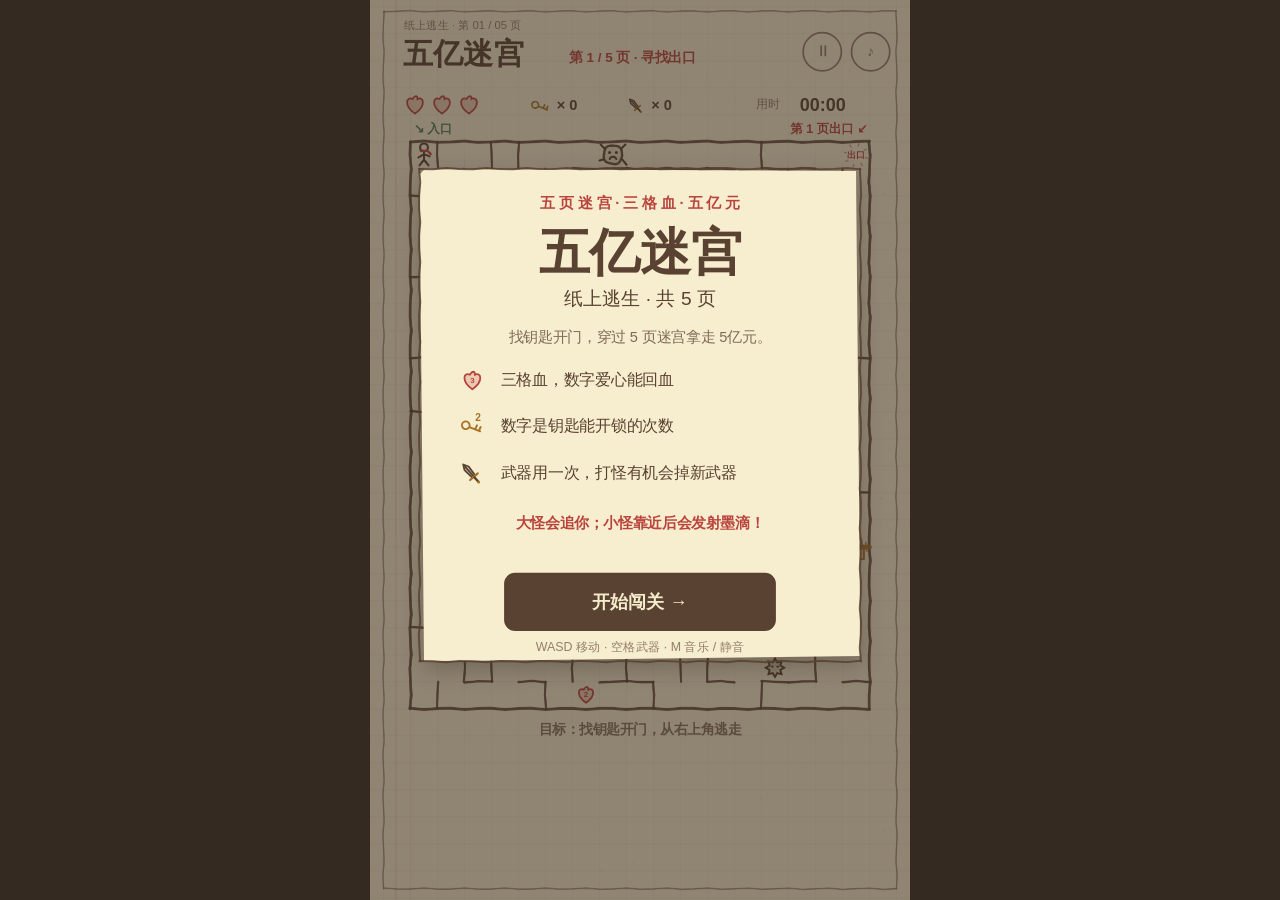
==== maze.html @ 8650e9ef "Add five-page maze with drops and BGM" ====
<!DOCTYPE html>
<html lang="zh-CN">
<head>
<meta charset="UTF-8">
<meta name="viewport" content="width=device-width,initial-scale=1,maximum-scale=1,user-scalable=no,viewport-fit=cover">
<meta name="theme-color" content="#342a22">
<title>五亿迷宫 · 纸上逃生</title>
<style>
  * { box-sizing: border-box; margin: 0; padding: 0; }
  html, body {
    width: 100%; height: 100%; overflow: hidden;
    background: #342a22;
    -webkit-tap-highlight-color: transparent;
    -webkit-user-select: none; user-select: none;
    touch-action: none; overscroll-behavior: none;
  }
  canvas { display: block; width: 100vw; height: 100vh; cursor: default; }
  .sr-only {
    position: absolute; width: 1px; height: 1px; padding: 0; margin: -1px;
    overflow: hidden; clip: rect(0, 0, 0, 0); white-space: nowrap; border: 0;
  }
</style>
</head>
<body>
<canvas id="game" role="img" aria-label="五亿迷宫：五页手绘迷宫，三格血，寻找数字钥匙开门，用一次性武器打败怪物并随机拾取掉落武器，最终取得五亿元。"></canvas>
<p class="sr-only">方向键或 WASD 移动，空格使用武器，P 暂停，R 重开本页，M 切换音乐与音效。触屏可使用方向和武器按钮。</p>
<noscript>需要启用 JavaScript 才能进入五亿迷宫。</noscript>
<script>
/* ==========================================================================
   五亿迷宫 · 纸上逃生
   单文件 Canvas 迷宫游戏 — 固定地图、无外部依赖、无持久化存储
   ========================================================================== */
(function () {
'use strict';

/* ------------------------------ 常量与工具 ------------------------------ */
const W = 480, H = 800;
const COLS = 17, ROWS = 21, CELL = 24;
const MX = 36, MY = 126, MW = COLS * CELL, MH = ROWS * CELL;
const MAX_HP = 3, PLAYER_SPEED = 104, STEP = 1 / 60;
const TAU = Math.PI * 2;
const FONT = '"Kaiti SC","STKaiti","KaiTi","PingFang SC","Microsoft YaHei",sans-serif';
const UI_FONT = '"PingFang SC","Microsoft YaHei",sans-serif';
const INK = '#594231', RED = '#b9443d', GREEN = '#527b55', GOLD = '#a77427';
const TOUCH = (window.matchMedia && window.matchMedia('(pointer: coarse)').matches) || navigator.maxTouchPoints > 0;

const clamp = (v, a, b) => v < a ? a : v > b ? b : v;
const lerp = (a, b, t) => a + (b - a) * t;
const idx = (x, y) => y * COLS + x;
const inBounds = (x, y) => x >= 0 && y >= 0 && x < COLS && y < ROWS;
const cellName = c => c.x + ',' + c.y;
const sameCell = (a, b) => a.x === b.x && a.y === b.y;
const cellCenter = c => ({ x: MX + (c.x + 0.5) * CELL, y: MY + (c.y + 0.5) * CELL });
const distance = (a, b) => Math.hypot(a.x - b.x, a.y - b.y);
const pointInRect = (p, r) => p.x >= r.x && p.x <= r.x + r.w && p.y >= r.y && p.y <= r.y + r.h;

function mulberry32(seed) {
  return function () {
    let t = seed += 0x6D2B79F5;
    t = Math.imul(t ^ t >>> 15, t | 1);
    t ^= t + Math.imul(t ^ t >>> 7, t | 61);
    return ((t ^ t >>> 14) >>> 0) / 4294967296;
  };
}

function shuffled(array, rng) {
  for (let i = array.length - 1; i > 0; i--) {
    const j = Math.floor(rng() * (i + 1));
    [array[i], array[j]] = [array[j], array[i]];
  }
  return array;
}

/* ------------------------------ 画布与视口 ------------------------------ */
const canvas = document.getElementById('game');
const ctx = canvas.getContext('2d', { alpha: false });
const view = { s: 1, ox: 0, oy: 0, dpr: 1 };

function resize() {
  const cw = Math.max(1, window.innerWidth), ch = Math.max(1, window.innerHeight);
  const dpr = Math.min(window.devicePixelRatio || 1, 2);
  canvas.width = Math.floor(cw * dpr);
  canvas.height = Math.floor(ch * dpr);
  canvas.style.width = cw + 'px';
  canvas.style.height = ch + 'px';
  view.s = Math.min(cw / W, ch / H) * dpr;
  view.ox = (canvas.width - W * view.s) / 2;
  view.oy = (canvas.height - H * view.s) / 2;
  view.dpr = dpr;
}

function toWorld(clientX, clientY) {
  const r = canvas.getBoundingClientRect();
  return {
    x: ((clientX - r.left) * view.dpr - view.ox) / view.s,
    y: ((clientY - r.top) * view.dpr - view.oy) / view.s
  };
}

/* ------------------------------ 迷宫生成与寻路 ------------------------------ */
function wallKey(a, b) {
  if (a.x !== b.x) return 'V:' + Math.min(a.x, b.x) + ',' + a.y;
  return 'H:' + a.x + ',' + Math.min(a.y, b.y);
}

function generateMaze(seed) {
  const rng = mulberry32(seed);
  const vWalls = new Set(), hWalls = new Set();
  for (let y = 0; y < ROWS; y++) {
    for (let x = 0; x < COLS - 1; x++) vWalls.add('V:' + x + ',' + y);
  }
  for (let y = 0; y < ROWS - 1; y++) {
    for (let x = 0; x < COLS; x++) hWalls.add('H:' + x + ',' + y);
  }

  const visited = new Set(['0,0']);
  const stack = [{ x: 0, y: 0 }];
  const maze = { vWalls, hWalls };
  while (stack.length) {
    const cur = stack[stack.length - 1];
    const options = shuffled([
      { x: cur.x + 1, y: cur.y }, { x: cur.x - 1, y: cur.y },
      { x: cur.x, y: cur.y + 1 }, { x: cur.x, y: cur.y - 1 }
    ], rng).filter(c => inBounds(c.x, c.y) && !visited.has(cellName(c)));
    if (!options.length) { stack.pop(); continue; }
    const next = options[0];
    const key = wallKey(cur, next);
    vWalls.delete(key); hWalls.delete(key);
    visited.add(cellName(next));
    stack.push(next);
  }
  return maze;
}

function neighborCells(c, maze, doors) {
  const result = [];
  const candidates = [
    { x: c.x + 1, y: c.y }, { x: c.x - 1, y: c.y },
    { x: c.x, y: c.y + 1 }, { x: c.x, y: c.y - 1 }
  ];
  for (const n of candidates) {
    if (!inBounds(n.x, n.y)) continue;
    const key = wallKey(c, n);
    if (maze.vWalls.has(key) || maze.hWalls.has(key)) continue;
    const door = doors && doors.get(key);
    if (door && !door.open) continue;
    result.push(n);
  }
  return result;
}

function findPath(maze, start, goal, doors) {
  const total = COLS * ROWS;
  const previous = new Int32Array(total);
  previous.fill(-1);
  const queue = new Int32Array(total);
  let head = 0, tail = 0;
  const startI = idx(start.x, start.y), goalI = idx(goal.x, goal.y);
  queue[tail++] = startI;
  previous[startI] = startI;
  while (head < tail) {
    const curI = queue[head++];
    if (curI === goalI) break;
    const cur = { x: curI % COLS, y: Math.floor(curI / COLS) };
    for (const n of neighborCells(cur, maze, doors)) {
      const ni = idx(n.x, n.y);
      if (previous[ni] !== -1) continue;
      previous[ni] = curI;
      queue[tail++] = ni;
    }
  }
  if (previous[goalI] === -1) return null;
  const path = [];
  let cur = goalI;
  while (cur !== startI) {
    path.push({ x: cur % COLS, y: Math.floor(cur / COLS) });
    cur = previous[cur];
  }
  path.push({ x: start.x, y: start.y });
  return path.reverse();
}

function distanceMap(maze, start) {
  const dist = new Int32Array(COLS * ROWS);
  dist.fill(-1);
  const queue = [{ x: start.x, y: start.y }];
  dist[idx(start.x, start.y)] = 0;
  for (let head = 0; head < queue.length; head++) {
    const cur = queue[head], nextD = dist[idx(cur.x, cur.y)] + 1;
    for (const n of neighborCells(cur, maze, null)) {
      const ni = idx(n.x, n.y);
      if (dist[ni] !== -1) continue;
      dist[ni] = nextD;
      queue.push(n);
    }
  }
  return dist;
}

const START = { x: 0, y: 0 }, GOAL = { x: COLS - 1, y: 0 };
const WEAPON_TYPES = ['弹弓', '剑', '小锤', '纸飞机'];
const PAGES = [
  { seed: 500000000, big: 2, small: 5, doors: [0.56, 0.80], transpose: 0, beat: 0.27 },
  { seed: 501000031, big: 2, small: 6, doors: [0.52, 0.79], transpose: 2, beat: 0.26 },
  { seed: 502000062, big: 3, small: 6, doors: [0.48, 0.68, 0.86], transpose: 4, beat: 0.25 },
  { seed: 503000093, big: 3, small: 7, doors: [0.46, 0.67, 0.85], transpose: -2, beat: 0.24 },
  { seed: 504000124, big: 4, small: 8, doors: [0.44, 0.66, 0.85], transpose: 5, beat: 0.23 }
];
const PAGE_COUNT = PAGES.length;
let level = null;

function buildLevel(pageIndex) {
  const config = PAGES[pageIndex];
  let chosen = null;
  for (let attempt = 0; attempt < 120; attempt++) {
    const maze = generateMaze(config.seed + attempt * 7919);
    const path = findPath(maze, START, GOAL, null);
    if (!chosen || path.length > chosen.path.length) chosen = { maze, path };
    if (path.length >= 72 && path.length <= 180) { chosen = { maze, path }; break; }
  }

  const maze = chosen.maze, path = chosen.path;
  const pathSet = new Set(path.map(cellName));
  const dist = distanceMap(maze, START);
  let maxDist = 0;
  for (const d of dist) maxDist = Math.max(maxDist, d);
  const occupied = new Set([cellName(START), cellName(GOAL)]);
  const rng = mulberry32(config.seed + 7);

  function takeCell(cell) {
    if (!cell || occupied.has(cellName(cell))) return null;
    occupied.add(cellName(cell));
    return { x: cell.x, y: cell.y };
  }

  function mainCell(fraction) {
    const wanted = Math.round((path.length - 1) * fraction);
    for (let offset = 0; offset < path.length; offset++) {
      const a = path[clamp(wanted + offset, 0, path.length - 1)];
      const b = path[clamp(wanted - offset, 0, path.length - 1)];
      const picked = takeCell(a) || takeCell(b);
      if (picked) return picked;
    }
    return null;
  }

  function branchCell(fraction) {
    const target = maxDist * fraction;
    let best = null, bestScore = Infinity;
    for (let y = 0; y < ROWS; y++) {
      for (let x = 0; x < COLS; x++) {
        const c = { x, y }, name = cellName(c), d = dist[idx(x, y)];
        if (pathSet.has(name) || occupied.has(name) || d < 5) continue;
        const score = Math.abs(d - target) + rng() * 0.35;
        if (score < bestScore) { bestScore = score; best = c; }
      }
    }
    return takeCell(best);
  }

  function doorOnPath(fraction) {
    const i = clamp(Math.round((path.length - 1) * fraction), 1, path.length - 1);
    const a = path[i - 1], b = path[i];
    const ac = cellCenter(a), bc = cellCenter(b);
    return {
      a: { x: a.x, y: a.y }, b: { x: b.x, y: b.y }, wall: wallKey(a, b),
      x: (ac.x + bc.x) / 2, y: (ac.y + bc.y) / 2,
      vertical: a.x !== b.x, pathIndex: i
    };
  }

  const items = [], monsters = [], doors = config.doors.map(doorOnPath);
  const keyIndex = Math.round((path.length - 1) * 0.20);
  const keyCell = mainCell(0.20);
  const addItem = (kind, cell, value, variant) => {
    const p = cellCenter(cell);
    items.push({ kind, value: value || 1, variant: variant || '', cell, x: p.x, y: p.y, phase: rng() * TAU });
  };

  addItem('key', keyCell, doors.length, 'key');
  addItem('weapon', mainCell(0.08), 1, '弹弓');
  addItem('heart', mainCell(0.32), 1, 'heart');
  addItem('weapon', mainCell(0.42), 1, '剑');
  addItem('heart', branchCell(0.44), 2, 'heart');
  addItem('weapon', branchCell(0.58), 1, '小锤');
  addItem('heart', branchCell(0.82), 1, 'heart');
  addItem('weapon', mainCell(0.69), 1, '纸飞机');
  if (config.big >= 3) addItem('weapon', mainCell(0.54), 1, '剑');
  if (config.big >= 4) addItem('heart', branchCell(0.30), 1, 'heart');

  function addMonster(kind, cell, order) {
    const p = cellCenter(cell);
    monsters.push({
      kind, cell, x: p.x, y: p.y, homeX: p.x, homeY: p.y,
      r: kind === 'big' ? 8.2 : 7.2, phase: rng() * TAU,
      speed: 47 + order * 2, cooldown: 0.5 + rng(), windup: 0,
      aimX: 0, aimY: 1, repath: rng() * 0.25, path: [], stun: 0
    });
  }
  const bigSpots = [
    { f: 0.62 }, { f: 0.91 }, { f: 0.76, branch: true }, { f: 0.84 }
  ];
  const smallSpots = [
    { f: 0.28 }, { f: 0.48 }, { f: 0.72 }, { f: 0.64, branch: true },
    { f: 0.92, branch: true }, { f: 0.36 }, { f: 0.38, branch: true }, { f: 0.84 }
  ];
  for (let i = 0; i < config.big; i++) {
    const spot = bigSpots[i];
    addMonster('big', spot.branch ? branchCell(spot.f) : mainCell(spot.f), i);
  }
  for (let i = 0; i < config.small; i++) {
    const spot = smallSpots[i];
    addMonster('small', spot.branch ? branchCell(spot.f) : mainCell(spot.f), i);
  }

  level = {
    maze, path, items, monsters, doors, config, page: pageIndex,
    report: {
      connected: Array.from(dist).every(d => d >= 0),
      mainPathLength: path.length,
      keyPathIndex: keyIndex,
      doorPathIndices: doors.map(d => d.pathIndex),
      keyBeforeDoors: doors.every(d => keyIndex < d.pathIndex),
      keyUses: doors.length,
      bigMonsters: config.big,
      smallMonsters: config.small,
      totalCells: COLS * ROWS
    }
  };
  if (!level.report.connected || !level.report.keyBeforeDoors) {
    throw new Error('迷宫关卡校验失败');
  }
}

/* ------------------------------ 全局状态 ------------------------------ */
const game = {
  state: 'title', clock: 0, stateT: 0, elapsed: 0, totalElapsed: 0,
  page: 0, kills: 0, muted: false, redFlash: 0, shake: 0,
  message: '', messageT: 0, doorHintCd: 0, winTime: 0
};
let player = null, doors = new Map(), items = [], monsters = [], projectiles = [];
const particles = [], floaters = [], keys = new Set(), touchControls = new Map();
let debugDir = null;

function resetRun() {
  doors = new Map();
  for (const d of level.doors) doors.set(d.wall, Object.assign({}, d, { open: false, glow: 0 }));
  items = level.items.map(item => Object.assign({}, item, { taken: false }));
  monsters = level.monsters.map(monster => Object.assign({}, monster, {
    alive: true, path: [], windup: 0, cooldown: 0.45 + monster.phase * 0.12,
    stun: 0, x: monster.homeX, y: monster.homeY
  }));
  const start = cellCenter(START);
  player = {
    x: start.x, y: start.y, r: 5.8, hp: MAX_HP, keys: 0,
    weapons: 0, weaponNames: [], invuln: 0, facing: 1, walk: 0, moving: false
  };
  projectiles = [];
  particles.length = 0; floaters.length = 0;
  keys.clear(); touchControls.clear(); debugDir = null;
  game.elapsed = 0; game.kills = 0; game.redFlash = 0; game.shake = 0;
  game.message = ''; game.messageT = 0; game.doorHintCd = 0; game.winTime = 0;
  music.nextTime = 0; music.step = 0;
}

function setState(state) {
  game.state = state;
  game.stateT = 0;
}

function startGame() {
  ensureAudio();
  game.page = 0;
  game.totalElapsed = 0;
  buildLevel(0);
  resetRun();
  buildStaticLayer();
  setState('playing');
  toast('第 1 / ' + PAGE_COUNT + ' 页：先找钥匙，再去出口！', 2.5);
  sfxStart();
}

function retryPage() {
  ensureAudio();
  resetRun();
  setState('playing');
  toast('重新开始第 ' + (game.page + 1) + ' 页', 1.8);
  sfxStart();
}

function nextPage() {
  if (game.page >= PAGE_COUNT - 1) { startGame(); return; }
  ensureAudio();
  game.page++;
  buildLevel(game.page);
  resetRun();
  buildStaticLayer();
  setState('playing');
  toast('第 ' + (game.page + 1) + ' / ' + PAGE_COUNT + ' 页：生命与补给已刷新', 2.6);
  sfxStart();
}

function handleEndAction() {
  if (game.state === 'over') retryPage();
  else if (game.state === 'win') nextPage();
}

function togglePause() {
  if (game.state === 'playing') setState('paused');
  else if (game.state === 'paused') setState('playing');
  keys.clear(); touchControls.clear(); debugDir = null;
}

/* ------------------------------ 音效 ------------------------------ */
let AC = null, master = null, musicGain = null;
const music = { nextTime: 0, step: 0 };
const MELODY = [72, 0, 76, 79, 76, 74, 71, 0, 67, 0, 71, 74, 79, 76, 74, 0];
const BASS = [48, 45, 43, 48];
function ensureAudio() {
  if (AC) { if (AC.state === 'suspended') AC.resume(); return; }
  const AudioCtor = window.AudioContext || window.webkitAudioContext;
  if (!AudioCtor) return;
  AC = new AudioCtor();
  master = AC.createGain();
  master.gain.value = game.muted ? 0 : 0.34;
  master.connect(AC.destination);
  musicGain = AC.createGain();
  musicGain.gain.value = 0.24;
  musicGain.connect(master);
  music.nextTime = 0;
}

function toggleMute() {
  game.muted = !game.muted;
  if (AC && master) master.gain.setTargetAtTime(game.muted ? 0 : 0.34, AC.currentTime, 0.02);
  music.nextTime = 0;
}

function musicNote(note, at, duration, type, volume) {
  if (!AC || !musicGain) return;
  const osc = AC.createOscillator(), gain = AC.createGain();
  osc.type = type;
  osc.frequency.setValueAtTime(440 * Math.pow(2, (note - 69 + level.config.transpose) / 12), at);
  gain.gain.setValueAtTime(0.0001, at);
  gain.gain.exponentialRampToValueAtTime(volume, at + 0.018);
  gain.gain.exponentialRampToValueAtTime(0.0001, at + duration);
  osc.connect(gain); gain.connect(musicGain);
  osc.start(at); osc.stop(at + duration + 0.03);
}

function updateMusic() {
  if (!AC || !musicGain || AC.state !== 'running' || game.muted || game.state !== 'playing') {
    music.nextTime = 0;
    return;
  }
  const now = AC.currentTime;
  if (!music.nextTime || music.nextTime < now - 0.1) music.nextTime = now + 0.04;
  const beat = level.config.beat;
  while (music.nextTime < now + 0.16) {
    const step = music.step % MELODY.length;
    const note = MELODY[step];
    if (note) musicNote(note, music.nextTime, beat * 0.74, 'triangle', 0.13);
    if (step % 4 === 0) musicNote(BASS[step / 4], music.nextTime, beat * 1.8, 'sine', 0.16);
    music.nextTime += beat;
    music.step++;
  }
}

function tone(f0, f1, duration, type, volume, delay) {
  if (!AC || game.muted) return;
  const at = AC.currentTime + (delay || 0);
  const osc = AC.createOscillator(), gain = AC.createGain();
  osc.type = type || 'sine';
  osc.frequency.setValueAtTime(Math.max(1, f0), at);
  osc.frequency.exponentialRampToValueAtTime(Math.max(1, f1), at + duration);
  gain.gain.setValueAtTime(volume || 0.16, at);
  gain.gain.exponentialRampToValueAtTime(0.0001, at + duration);
  osc.connect(gain); gain.connect(master);
  osc.start(at); osc.stop(at + duration + 0.03);
}

function sfxStart() { tone(392, 523, 0.12, 'triangle', 0.16); tone(523, 659, 0.15, 'triangle', 0.14, 0.09); }
function sfxPickup() { tone(660, 990, 0.12, 'sine', 0.18); }
function sfxKey() { tone(740, 1120, 0.16, 'triangle', 0.18); tone(1120, 1480, 0.12, 'triangle', 0.10, 0.08); }
function sfxDoor() { tone(180, 360, 0.20, 'square', 0.09); tone(520, 760, 0.18, 'triangle', 0.12, 0.13); }
function sfxAttack() { tone(430, 90, 0.13, 'sawtooth', 0.15); }
function sfxHurt() { tone(180, 55, 0.28, 'sawtooth', 0.20); }
function sfxShoot() { tone(190, 110, 0.08, 'square', 0.05); }
function sfxWin() { [523, 659, 784, 1047, 1319].forEach((f, i) => tone(f, f, 0.20, 'triangle', 0.18, i * 0.11)); }

/* ------------------------------ 墙体与圆形碰撞 ------------------------------ */
function circleSegment(px, py, radius, x1, y1, x2, y2) {
  const dx = x2 - x1, dy = y2 - y1;
  const length2 = dx * dx + dy * dy;
  const t = length2 ? clamp(((px - x1) * dx + (py - y1) * dy) / length2, 0, 1) : 0;
  const nx = x1 + dx * t, ny = y1 + dy * t;
  const ex = px - nx, ey = py - ny;
  return ex * ex + ey * ey < radius * radius;
}

function circleHitsStatic(x, y, radius) {
  const r = radius + 0.85;
  if (x - r < MX || x + r > MX + MW || y - r < MY || y + r > MY + MH) return true;
  const minX = Math.floor((x - r - MX) / CELL) - 1;
  const maxX = Math.floor((x + r - MX) / CELL) + 1;
  const minY = Math.floor((y - r - MY) / CELL) - 1;
  const maxY = Math.floor((y + r - MY) / CELL) + 1;
  for (let cy = minY; cy <= maxY; cy++) {
    for (let cx = minX; cx <= maxX; cx++) {
      const vk = 'V:' + cx + ',' + cy;
      if (level.maze.vWalls.has(vk)) {
        const wx = MX + (cx + 1) * CELL, wy = MY + cy * CELL;
        if (circleSegment(x, y, r, wx, wy, wx, wy + CELL)) return true;
      }
      const hk = 'H:' + cx + ',' + cy;
      if (level.maze.hWalls.has(hk)) {
        const wx = MX + cx * CELL, wy = MY + (cy + 1) * CELL;
        if (circleSegment(x, y, r, wx, wy, wx + CELL, wy)) return true;
      }
    }
  }
  return false;
}

function doorSegment(d) {
  if (d.vertical) return { x1: d.x, y1: d.y - CELL / 2, x2: d.x, y2: d.y + CELL / 2 };
  return { x1: d.x - CELL / 2, y1: d.y, x2: d.x + CELL / 2, y2: d.y };
}

function collidingDoor(x, y, radius) {
  for (const d of doors.values()) {
    if (d.open) continue;
    const s = doorSegment(d);
    if (circleSegment(x, y, radius + 1.5, s.x1, s.y1, s.x2, s.y2)) return d;
  }
  return null;
}

function collides(x, y, radius) {
  return circleHitsStatic(x, y, radius) || !!collidingDoor(x, y, radius);
}

function lineOfSight(a, b) {
  const dx = b.x - a.x, dy = b.y - a.y, length = Math.hypot(dx, dy);
  const steps = Math.max(1, Math.ceil(length / 4));
  for (let i = 1; i < steps; i++) {
    const t = i / steps;
    if (collides(a.x + dx * t, a.y + dy * t, 0.5)) return false;
  }
  return true;
}

function moveBody(body, dx, dy, radius, isPlayer) {
  function attempt(nx, ny) {
    const door = collidingDoor(nx, ny, radius);
    if (!circleHitsStatic(nx, ny, radius) && !door) {
      body.x = nx; body.y = ny;
      return true;
    }
    if (isPlayer && door) {
      if (player.keys > 0) {
        openDoor(door);
        if (!circleHitsStatic(nx, ny, radius)) {
          body.x = nx; body.y = ny;
          return true;
        }
      } else if (game.doorHintCd <= 0) {
        toast('锁住了：先找一把钥匙！', 1.6);
        game.doorHintCd = 1.2;
      }
    }
    return false;
  }
  if (dx) attempt(body.x + dx, body.y);
  if (dy) attempt(body.x, body.y + dy);
}

function cellAt(x, y) {
  return {
    x: clamp(Math.floor((x - MX) / CELL), 0, COLS - 1),
    y: clamp(Math.floor((y - MY) / CELL), 0, ROWS - 1)
  };
}

/* ------------------------------ 道具、战斗与伤害 ------------------------------ */
function toast(text, duration) {
  game.message = text;
  game.messageT = duration || 1.7;
}

function addFloater(x, y, text, color) {
  floaters.push({ x, y, text, color: color || INK, life: 1.1, max: 1.1 });
}

function burst(x, y, color, count, speed) {
  const rng = mulberry32(Math.floor((x * 17 + y * 31 + game.clock * 1000) * 10));
  for (let i = 0; i < count; i++) {
    const angle = rng() * TAU, velocity = (0.3 + rng() * 0.7) * (speed || 70);
    particles.push({
      x, y, vx: Math.cos(angle) * velocity, vy: Math.sin(angle) * velocity,
      color, size: 1.2 + rng() * 2.4, life: 0.45 + rng() * 0.55, max: 1
    });
  }
}

function openDoor(door) {
  if (door.open || player.keys <= 0) return;
  player.keys--;
  door.open = true;
  door.glow = 1;
  toast('咔嗒！门锁打开了', 1.5);
  addFloater(door.x, door.y - 10, '开锁 −1', GOLD);
  burst(door.x, door.y, GOLD, 14, 52);
  sfxDoor();
}

function collectItems() {
  for (const item of items) {
    if (item.taken || Math.hypot(player.x - item.x, player.y - item.y) > player.r + 9) continue;
    if (item.kind === 'heart') {
      if (player.hp >= MAX_HP) continue;
      const healed = Math.min(item.value, MAX_HP - player.hp);
      player.hp += healed;
      item.taken = true;
      addFloater(item.x, item.y - 8, '+' + healed + ' 格血', RED);
      burst(item.x, item.y, RED, 12, 48);
      sfxPickup();
    } else if (item.kind === 'key') {
      player.keys += item.value;
      item.taken = true;
      addFloater(item.x, item.y - 8, '钥匙 +' + item.value, GOLD);
      toast('这把钥匙可以开 ' + item.value + ' 次锁', 2);
      burst(item.x, item.y, GOLD, 14, 55);
      sfxKey();
    } else {
      player.weapons++;
      player.weaponNames.push(item.variant);
      item.taken = true;
      addFloater(item.x, item.y - 8, item.variant + ' +1', INK);
      toast('拿到' + item.variant + '：靠近怪物后使用', 1.8);
      burst(item.x, item.y, GREEN, 12, 50);
      sfxPickup();
    }
  }
}

function maybeDropWeapon(monster) {
  const chance = monster.kind === 'big' ? 0.65 : 0.40;
  if (Math.random() >= chance) return;
  const variant = WEAPON_TYPES[Math.floor(Math.random() * WEAPON_TYPES.length)];
  items.push({
    kind: 'weapon', value: 1, variant, cell: cellAt(monster.x, monster.y),
    x: monster.x, y: monster.y, phase: Math.random() * TAU, taken: false, dropped: true
  });
  toast('怪物掉落了' + variant + '！', 1.8);
  addFloater(monster.x, monster.y - 26, '掉落 ' + variant, GREEN);
  burst(monster.x, monster.y, GREEN, 12, 58);
}

function useWeapon() {
  if (game.state !== 'playing') return;
  if (player.weapons <= 0) { toast('武器用完了，去支路找找！', 1.4); return; }
  let target = null, nearest = Infinity;
  for (const monster of monsters) {
    if (!monster.alive) continue;
    const d = distance(player, monster);
    if (d <= CELL * 2.8 && d < nearest && lineOfSight(player, monster)) {
      nearest = d; target = monster;
    }
  }
  if (!target) { toast('附近没有能打到的怪物', 1.3); return; }
  const name = player.weaponNames.shift() || '武器';
  player.weapons--;
  target.alive = false;
  game.kills++;
  maybeDropWeapon(target);
  addFloater(target.x, target.y - 12, name + '：啪！', RED);
  burst(target.x, target.y, INK, 24, 95);
  particles.push({
    x: player.x, y: player.y, tx: target.x, ty: target.y,
    line: true, color: RED, life: 0.18, max: 0.18, size: 2
  });
  game.shake = 0.25;
  sfxAttack();
}

function hurtPlayer(reason) {
  if (game.state !== 'playing' || player.invuln > 0) return false;
  player.hp = Math.max(0, player.hp - 1);
  player.invuln = 1.15;
  game.redFlash = 0.72;
  game.shake = 0.55;
  addFloater(player.x, player.y - 14, '−1 格血', RED);
  burst(player.x, player.y, RED, 16, 80);
  sfxHurt();
  if (player.hp <= 0) {
    toast(reason || '闯关失败', 2);
    setState('over');
  } else {
    toast(reason + '，还剩 ' + player.hp + ' 格血', 1.4);
  }
  return true;
}

function winGame() {
  if (game.state !== 'playing') return;
  game.winTime = game.elapsed;
  setState('win');
  burst(player.x, player.y, RED, 36, 120);
  burst(player.x, player.y, GOLD, 36, 105);
  sfxWin();
}

/* ------------------------------ 输入与玩家更新 ------------------------------ */
const DPAD = [
  { action: 'up', x: 92, y: 681, r: 23 },
  { action: 'left', x: 52, y: 721, r: 23 },
  { action: 'right', x: 132, y: 721, r: 23 },
  { action: 'down', x: 92, y: 761, r: 23 }
];
const WEAPON_BUTTON = { x: 389, y: 724, r: 39 };
const PAUSE_BUTTON = { x: 402, y: 46, r: 17 };
const MUTE_BUTTON = { x: 445, y: 46, r: 17 };
const BOTTOM_RESTART = { x: 212, y: 741, w: 66, h: 29 };
const START_BUTTON = { x: 120, y: 510, w: 240, h: 50 };
const RESUME_BUTTON = { x: 125, y: 390, w: 230, h: 48 };
const PAUSE_RESTART_BUTTON = { x: 160, y: 458, w: 160, h: 40 };
const END_RESTART_BUTTON = { x: 120, y: 470, w: 240, h: 50 };

function readDirection() {
  if (debugDir) return debugDir;
  let x = 0, y = 0;
  if (keys.has('ArrowLeft') || keys.has('KeyA')) x--;
  if (keys.has('ArrowRight') || keys.has('KeyD')) x++;
  if (keys.has('ArrowUp') || keys.has('KeyW')) y--;
  if (keys.has('ArrowDown') || keys.has('KeyS')) y++;
  for (const action of touchControls.values()) {
    if (action === 'left') x--;
    else if (action === 'right') x++;
    else if (action === 'up') y--;
    else if (action === 'down') y++;
  }
  if (x && y) { const scale = Math.SQRT1_2; x *= scale; y *= scale; }
  return { x, y };
}

function updatePlayer(dt) {
  const dir = readDirection();
  player.moving = !!(dir.x || dir.y);
  if (dir.x) player.facing = dir.x > 0 ? 1 : -1;
  if (player.moving) {
    player.walk += dt * 11;
    moveBody(player, dir.x * PLAYER_SPEED * dt, dir.y * PLAYER_SPEED * dt, player.r, true);
  }
  player.invuln = Math.max(0, player.invuln - dt);
  collectItems();
  if (sameCell(cellAt(player.x, player.y), GOAL) && distance(player, cellCenter(GOAL)) < CELL * 0.52) winGame();
}

function updateMonsters(dt) {
  for (const monster of monsters) {
    if (!monster.alive) continue;
    if (monster.stun > 0) { monster.stun -= dt; continue; }
    if (monster.kind === 'big') {
      monster.repath -= dt;
      if (monster.repath <= 0) {
        const from = cellAt(monster.x, monster.y), to = cellAt(player.x, player.y);
        monster.path = findPath(level.maze, from, to, doors) || [];
        monster.repath = 0.32 + (monster.phase % 0.12);
      }
      let target = null;
      if (monster.path.length > 1) {
        const next = monster.path[1];
        target = cellCenter(next);
        if (Math.hypot(monster.x - target.x, monster.y - target.y) < 2.2) {
          monster.path.shift();
          target = monster.path.length > 1 ? cellCenter(monster.path[1]) : null;
        }
      } else if (sameCell(cellAt(monster.x, monster.y), cellAt(player.x, player.y))) {
        target = player;
      }
      if (target && game.elapsed > 1.1) {
        const dx = target.x - monster.x, dy = target.y - monster.y, d = Math.hypot(dx, dy) || 1;
        moveBody(monster, dx / d * monster.speed * dt, dy / d * monster.speed * dt, monster.r, false);
      }
      if (distance(player, monster) < player.r + monster.r + 0.5) {
        if (hurtPlayer('被大怪物抓到了')) {
          monster.stun = 0.75;
          const dx = player.x - monster.x, dy = player.y - monster.y, d = Math.hypot(dx, dy) || 1;
          moveBody(player, dx / d * 11, dy / d * 11, player.r, true);
        }
      }
    } else {
      monster.cooldown = Math.max(0, monster.cooldown - dt);
      const d = distance(player, monster);
      if (monster.windup > 0) {
        monster.windup -= dt;
        const dx = player.x - monster.x, dy = player.y - monster.y, len = Math.hypot(dx, dy) || 1;
        monster.aimX = dx / len; monster.aimY = dy / len;
        if (monster.windup <= 0) {
          projectiles.push({
            x: monster.x + monster.aimX * 9, y: monster.y + monster.aimY * 9,
            vx: monster.aimX * 91, vy: monster.aimY * 91, r: 2.8, life: 1.45
          });
          monster.cooldown = 1.65;
          sfxShoot();
        }
      } else if (monster.cooldown <= 0 && d < CELL * 3.3 && lineOfSight(monster, player)) {
        monster.windup = 0.48;
      }
    }
  }
}

function updateProjectiles(dt) {
  for (let i = projectiles.length - 1; i >= 0; i--) {
    const p = projectiles[i];
    p.life -= dt;
    p.x += p.vx * dt; p.y += p.vy * dt;
    if (p.life <= 0 || collides(p.x, p.y, p.r)) {
      burst(p.x, p.y, INK, 4, 22);
      projectiles.splice(i, 1);
      continue;
    }
    if (distance(p, player) < p.r + player.r) {
      hurtPlayer('被小怪的墨滴打中了');
      projectiles.splice(i, 1);
    }
  }
}

function updateEffects(dt) {
  game.redFlash = Math.max(0, game.redFlash - dt * 1.8);
  game.shake = Math.max(0, game.shake - dt * 2.8);
  game.messageT = Math.max(0, game.messageT - dt);
  game.doorHintCd = Math.max(0, game.doorHintCd - dt);
  for (const d of doors.values()) d.glow = Math.max(0, (d.glow || 0) - dt * 1.6);
  for (let i = particles.length - 1; i >= 0; i--) {
    const p = particles[i];
    p.life -= dt;
    if (p.life <= 0) { particles.splice(i, 1); continue; }
    if (!p.line) {
      p.x += p.vx * dt; p.y += p.vy * dt;
      p.vx *= Math.pow(0.08, dt); p.vy *= Math.pow(0.08, dt);
    }
  }
  for (let i = floaters.length - 1; i >= 0; i--) {
    const f = floaters[i];
    f.life -= dt; f.y -= dt * 22;
    if (f.life <= 0) floaters.splice(i, 1);
  }
}

function update(dt) {
  if (game.state !== 'playing') return;
  game.stateT += dt;
  game.elapsed += dt;
  game.totalElapsed += dt;
  updatePlayer(dt);
  if (game.state !== 'playing') { updateEffects(dt); return; }
  updateMonsters(dt);
  updateProjectiles(dt);
  updateEffects(dt);
}

/* ------------------------------ 手绘基础图形 ------------------------------ */
function sketchLine(g, x1, y1, x2, y2, color, width) {
  const dx = x2 - x1, dy = y2 - y1, length = Math.hypot(dx, dy) || 1;
  const nx = -dy / length, ny = dx / length;
  const steps = Math.max(1, Math.ceil(length / 12));
  for (let pass = 0; pass < 2; pass++) {
    g.beginPath();
    for (let i = 0; i <= steps; i++) {
      const t = i / steps;
      const wobble = Math.sin(i * 4.173 + x1 * 0.11 + y1 * 0.07 + pass * 2.3) * (pass ? 0.45 : 0.72);
      const x = lerp(x1, x2, t) + nx * wobble;
      const y = lerp(y1, y2, t) + ny * wobble;
      if (i === 0) g.moveTo(x, y); else g.lineTo(x, y);
    }
    g.globalAlpha = pass ? 0.24 : 0.86;
    g.strokeStyle = color || INK;
    g.lineWidth = pass ? 0.75 : (width || 2);
    g.lineCap = 'round'; g.lineJoin = 'round';
    g.stroke();
  }
  g.globalAlpha = 1;
}

function roughRect(g, x, y, w, h, color, width) {
  sketchLine(g, x, y, x + w, y, color, width);
  sketchLine(g, x + w, y, x + w, y + h, color, width);
  sketchLine(g, x + w, y + h, x, y + h, color, width);
  sketchLine(g, x, y + h, x, y, color, width);
}

function roughCircle(g, x, y, r, color, width, phase) {
  for (let pass = 0; pass < 2; pass++) {
    g.beginPath();
    for (let i = 0; i <= 24; i++) {
      const a = i / 24 * TAU;
      const rr = r + Math.sin(i * 5.17 + (phase || 0) + pass * 1.9) * 0.55;
      const px = x + Math.cos(a) * rr, py = y + Math.sin(a) * rr;
      if (i === 0) g.moveTo(px, py); else g.lineTo(px, py);
    }
    g.globalAlpha = pass ? 0.25 : 0.9;
    g.strokeStyle = color || INK; g.lineWidth = pass ? 0.7 : (width || 1.8);
    g.stroke();
  }
  g.globalAlpha = 1;
}

function heartPath(g, x, y, size) {
  g.beginPath();
  g.moveTo(x, y + size);
  g.bezierCurveTo(x - size * 1.3, y + size * 0.1, x - size * 0.95, y - size * 0.95, x - size * 0.28, y - size * 0.62);
  g.bezierCurveTo(x, y - size * 1.05, x + size * 0.28, y - size * 1.05, x + size * 0.28, y - size * 0.62);
  g.bezierCurveTo(x + size * 0.95, y - size * 0.95, x + size * 1.3, y + size * 0.1, x, y + size);
  g.closePath();
}

function drawHeart(g, x, y, size, filled, number) {
  heartPath(g, x, y, size);
  g.fillStyle = filled ? 'rgba(185,68,61,.20)' : 'rgba(89,66,49,.035)';
  g.fill();
  g.strokeStyle = filled ? RED : 'rgba(89,66,49,.35)';
  g.lineWidth = 1.6; g.stroke();
  if (number !== undefined) {
    g.fillStyle = filled ? RED : INK;
    g.font = 'bold ' + Math.max(7, size * 0.85) + 'px ' + UI_FONT;
    g.textAlign = 'center'; g.textBaseline = 'middle';
    g.fillText(String(number), x, y + 0.5);
  }
}

function drawKey(g, x, y, scale, number) {
  g.save(); g.translate(x, y); g.scale(scale || 1, scale || 1); g.rotate(-0.35);
  g.strokeStyle = GOLD; g.lineWidth = 2; g.lineCap = 'round';
  g.beginPath(); g.arc(-5, -3, 4, 0, TAU); g.moveTo(-2, 0); g.lineTo(7, 8);
  g.moveTo(3, 4); g.lineTo(6, 1); g.moveTo(6, 7); g.lineTo(9, 4); g.stroke();
  g.restore();
  if (number !== undefined) {
    g.fillStyle = GOLD; g.font = 'bold 9px ' + UI_FONT;
    g.textAlign = 'center'; g.textBaseline = 'middle'; g.fillText(String(number), x + 6, y - 7);
  }
}

function drawWeapon(g, x, y, variant, scale) {
  g.save(); g.translate(x, y); g.scale(scale || 1, scale || 1);
  g.strokeStyle = INK; g.fillStyle = 'rgba(167,116,39,.18)'; g.lineWidth = 1.8; g.lineCap = 'round'; g.lineJoin = 'round';
  if (variant === '弹弓') {
    g.beginPath(); g.moveTo(0, 9); g.lineTo(0, 0); g.lineTo(-6, -7); g.moveTo(0, 0); g.lineTo(6, -7);
    g.moveTo(-6, -7); g.quadraticCurveTo(0, -3, 6, -7); g.stroke();
  } else if (variant === '小锤') {
    g.save(); g.rotate(-0.55); g.beginPath(); g.moveTo(0, -2); g.lineTo(0, 10); g.stroke();
    g.fillRect(-7, -8, 14, 7); g.strokeRect(-7, -8, 14, 7); g.restore();
  } else if (variant === '纸飞机') {
    g.beginPath(); g.moveTo(-9, -5); g.lineTo(10, -9); g.lineTo(3, 9); g.lineTo(0, 1); g.closePath(); g.fill(); g.stroke();
    g.beginPath(); g.moveTo(0, 1); g.lineTo(10, -9); g.stroke();
  } else {
    g.save(); g.rotate(-0.72);
    g.fillStyle = 'rgba(104,124,119,.26)';
    g.beginPath(); g.moveTo(0, -12); g.lineTo(2.7, -7); g.lineTo(1.8, 4);
    g.lineTo(-1.8, 4); g.lineTo(-2.7, -7); g.closePath(); g.fill(); g.stroke();
    g.beginPath(); g.moveTo(0, -9); g.lineTo(0, 3); g.stroke();
    g.strokeStyle = GOLD; g.lineWidth = 2.2;
    g.beginPath(); g.moveTo(-5, 4); g.lineTo(5, 4); g.stroke();
    g.strokeStyle = INK; g.lineWidth = 2.4;
    g.beginPath(); g.moveTo(0, 5); g.lineTo(0, 10); g.stroke();
    g.fillStyle = GOLD; g.beginPath(); g.arc(0, 11, 1.5, 0, TAU); g.fill();
    g.restore();
  }
  g.restore();
}

function drawLock(g, x, y, open) {
  g.save(); g.translate(x, y);
  g.strokeStyle = open ? GREEN : GOLD; g.fillStyle = open ? 'rgba(82,123,85,.14)' : 'rgba(167,116,39,.20)';
  g.lineWidth = 1.7;
  g.beginPath(); g.arc(0, -4, 5, Math.PI, 0, false);
  if (open) g.lineTo(7, -9); else g.lineTo(5, 0);
  g.stroke();
  g.fillRect(-7, -1, 14, 12); g.strokeRect(-7, -1, 14, 12);
  g.beginPath(); g.arc(0, 4, 1.5, 0, TAU); g.moveTo(0, 5.5); g.lineTo(0, 8); g.stroke();
  g.restore();
}

/* ------------------------------ 静态纸张与迷宫 ------------------------------ */
let staticLayer = null;
function buildStaticLayer() {
  staticLayer = document.createElement('canvas');
  staticLayer.width = W * 2; staticLayer.height = H * 2;
  const g = staticLayer.getContext('2d');
  g.scale(2, 2);
  g.fillStyle = '#f5ebcd'; g.fillRect(0, 0, W, H);

  g.lineWidth = 0.55;
  for (let x = 12; x < W; x += 24) {
    g.strokeStyle = x === 36 ? 'rgba(165,94,72,.17)' : 'rgba(104,124,119,.11)';
    g.beginPath(); g.moveTo(x, 0); g.lineTo(x, H); g.stroke();
  }
  for (let y = 6; y < H; y += 24) {
    g.strokeStyle = 'rgba(104,124,119,.11)';
    g.beginPath(); g.moveTo(0, y); g.lineTo(W, y); g.stroke();
  }
  g.strokeStyle = 'rgba(185,68,61,.16)'; g.lineWidth = 1;
  g.beginPath(); g.moveTo(23, 0); g.lineTo(23, H); g.stroke();

  const rng = mulberry32(500000012);
  for (let i = 0; i < 150; i++) {
    g.fillStyle = 'rgba(89,66,49,' + (0.012 + rng() * 0.025) + ')';
    g.beginPath(); g.arc(rng() * W, rng() * H, 0.3 + rng() * 1.1, 0, TAU); g.fill();
  }
  roughRect(g, 12, 10, 456, 780, 'rgba(89,66,49,.55)', 1.25);

  for (const key of level.maze.vWalls) {
    const parts = key.slice(2).split(',').map(Number);
    const x = MX + (parts[0] + 1) * CELL, y = MY + parts[1] * CELL;
    sketchLine(g, x, y, x, y + CELL, INK, 2.05);
  }
  for (const key of level.maze.hWalls) {
    const parts = key.slice(2).split(',').map(Number);
    const x = MX + parts[0] * CELL, y = MY + (parts[1] + 1) * CELL;
    sketchLine(g, x, y, x + CELL, y, INK, 2.05);
  }
  roughRect(g, MX, MY, MW, MH, INK, 2.5);

  g.font = 'bold 11px ' + FONT; g.textBaseline = 'middle';
  g.textAlign = 'left'; g.fillStyle = GREEN; g.fillText('↘ 入口', MX + 3, MY - 11);
  g.textAlign = 'right'; g.fillStyle = RED;
  g.fillText(game.page === PAGE_COUNT - 1 ? '出口 · 5亿元 ↙' : '第 ' + (game.page + 1) + ' 页出口 ↙', MX + MW - 2, MY - 11);
}

/* ------------------------------ 世界绘制 ------------------------------ */
function drawDoor(g, d) {
  const s = doorSegment(d);
  g.save();
  if (!d.open) {
    sketchLine(g, s.x1, s.y1, s.x2, s.y2, GOLD, 4.2);
    if (d.vertical) {
      sketchLine(g, d.x - 4, d.y - 9, d.x + 4, d.y - 9, GOLD, 1.2);
      sketchLine(g, d.x - 4, d.y + 9, d.x + 4, d.y + 9, GOLD, 1.2);
    } else {
      sketchLine(g, d.x - 9, d.y - 4, d.x - 9, d.y + 4, GOLD, 1.2);
      sketchLine(g, d.x + 9, d.y - 4, d.x + 9, d.y + 4, GOLD, 1.2);
    }
    drawLock(g, d.x, d.y, false);
  } else {
    g.globalAlpha = 0.45 + (d.glow || 0) * 0.5;
    if (d.vertical) {
      sketchLine(g, s.x1, s.y1, s.x1, s.y1 + 7, GREEN, 2);
      sketchLine(g, s.x2, s.y2 - 7, s.x2, s.y2, GREEN, 2);
    } else {
      sketchLine(g, s.x1, s.y1, s.x1 + 7, s.y1, GREEN, 2);
      sketchLine(g, s.x2 - 7, s.y2, s.x2, s.y2, GREEN, 2);
    }
  }
  g.restore();
}

function drawItem(g, item) {
  if (item.taken) return;
  const bob = Math.sin(game.clock * 2.4 + item.phase) * 1.2;
  g.save(); g.translate(0, bob);
  g.fillStyle = 'rgba(245,235,205,.80)';
  g.beginPath(); g.arc(item.x, item.y, 10.2, 0, TAU); g.fill();
  if (item.dropped) {
    g.strokeStyle = GREEN; g.globalAlpha = 0.45 + Math.sin(game.clock * 5 + item.phase) * 0.2;
    g.setLineDash([2, 3]); g.beginPath(); g.arc(item.x, item.y, 11.2, 0, TAU); g.stroke();
    g.setLineDash([]); g.globalAlpha = 1;
  }
  if (item.kind === 'heart') drawHeart(g, item.x, item.y, 7.2, true, item.value);
  else if (item.kind === 'key') drawKey(g, item.x, item.y, 0.9, item.value);
  else drawWeapon(g, item.x, item.y, item.variant, 0.85);
  g.restore();
}

function drawGoal(g) {
  const p = cellCenter(GOAL);
  const pulse = 0.5 + Math.sin(game.clock * 4) * 0.18;
  g.save(); g.translate(p.x, p.y);
  g.strokeStyle = 'rgba(185,68,61,' + pulse + ')'; g.lineWidth = 1.3;
  for (let i = 0; i < 8; i++) {
    const a = i / 8 * TAU + game.clock * 0.1;
    g.beginPath(); g.moveTo(Math.cos(a) * 8, Math.sin(a) * 8); g.lineTo(Math.cos(a) * 11, Math.sin(a) * 11); g.stroke();
  }
  g.fillStyle = RED; g.font = 'bold 8px ' + UI_FONT; g.textAlign = 'center'; g.textBaseline = 'middle';
  g.fillText(game.page === PAGE_COUNT - 1 ? '5亿' : '出口', 0, 0);
  g.restore();
}

function drawPlayer(g) {
  if (player.invuln > 0 && Math.floor(player.invuln * 12) % 2 === 0) return;
  const stride = player.moving ? Math.sin(player.walk) * 3 : 0;
  g.save(); g.translate(player.x, player.y); g.scale(player.facing, 1);
  g.strokeStyle = INK; g.lineWidth = 1.8; g.lineCap = 'round';
  g.fillStyle = '#f5ebcd';
  g.beginPath(); g.arc(0, -7, 3.5, 0, TAU); g.fill(); g.stroke();
  g.beginPath(); g.moveTo(0, -3.5); g.lineTo(0, 4);
  g.moveTo(0, -1); g.lineTo(-5, 2 + stride * 0.4); g.moveTo(0, -1); g.lineTo(5, 1 - stride * 0.4);
  g.moveTo(0, 4); g.lineTo(-4, 9 + stride); g.moveTo(0, 4); g.lineTo(4, 9 - stride); g.stroke();
  g.strokeStyle = RED; g.lineWidth = 2;
  g.beginPath(); g.moveTo(-3, -4); g.lineTo(3, -4); g.lineTo(6, -1); g.stroke();
  g.restore();
}

function drawMonster(g, monster) {
  if (!monster.alive) return;
  const wobble = Math.sin(game.clock * 3 + monster.phase);
  g.save(); g.translate(monster.x, monster.y + wobble * 0.5);
  if (monster.kind === 'big') {
    g.fillStyle = 'rgba(89,66,49,.11)';
    g.beginPath(); g.arc(0, 0, 9, 0, TAU); g.fill();
    roughCircle(g, 0, 0, 8.5, INK, 2.1, monster.phase + game.clock * 0.8);
    g.strokeStyle = INK; g.lineWidth = 1.8; g.lineCap = 'round';
    g.beginPath(); g.moveTo(-7, -5); g.lineTo(-11, -9); g.moveTo(7, -5); g.lineTo(11, -9);
    g.moveTo(-8, 4); g.lineTo(-12, 7 + wobble * 2); g.moveTo(8, 4); g.lineTo(12, 7 - wobble * 2); g.stroke();
    g.fillStyle = INK; g.beginPath(); g.arc(-3, -2, 1.4, 0, TAU); g.arc(3, -2, 1.4, 0, TAU); g.fill();
    g.beginPath(); g.arc(0, 5, 3.2, Math.PI * 1.12, Math.PI * 1.88); g.stroke();
  } else {
    if (monster.windup > 0) {
      g.strokeStyle = RED; g.lineWidth = 1.5; g.globalAlpha = 0.45 + Math.sin(game.clock * 22) * 0.25;
      g.beginPath(); g.arc(0, 0, 12 + (0.48 - monster.windup) * 8, 0, TAU); g.stroke();
      g.globalAlpha = 1; g.fillStyle = RED; g.font = 'bold 13px ' + UI_FONT;
      g.textAlign = 'center'; g.fillText('!', 0, -14);
    }
    g.fillStyle = monster.windup > 0 ? 'rgba(185,68,61,.24)' : 'rgba(89,66,49,.16)';
    g.strokeStyle = monster.windup > 0 ? RED : INK; g.lineWidth = 1.7;
    g.beginPath();
    for (let i = 0; i < 16; i++) {
      const a = i / 16 * TAU, r = i % 2 ? 5.2 : 8.2;
      const x = Math.cos(a) * r, y = Math.sin(a) * r;
      if (i === 0) g.moveTo(x, y); else g.lineTo(x, y);
    }
    g.closePath(); g.fill(); g.stroke();
    g.fillStyle = INK; g.beginPath(); g.arc(-2.4, -1, 1.1, 0, TAU); g.arc(2.4, -1, 1.1, 0, TAU); g.fill();
  }
  g.restore();
}

function drawEffects(g) {
  for (const p of projectiles) {
    g.strokeStyle = 'rgba(89,66,49,.28)'; g.lineWidth = 2;
    g.beginPath(); g.moveTo(p.x - p.vx * 0.045, p.y - p.vy * 0.045); g.lineTo(p.x, p.y); g.stroke();
    g.fillStyle = INK; g.beginPath(); g.arc(p.x, p.y, p.r, 0, TAU); g.fill();
  }
  for (const p of particles) {
    g.globalAlpha = clamp(p.life / (p.max || 1), 0, 1);
    g.strokeStyle = p.color; g.fillStyle = p.color;
    if (p.line) {
      g.lineWidth = p.size; g.beginPath(); g.moveTo(p.x, p.y); g.lineTo(p.tx, p.ty); g.stroke();
    } else {
      g.beginPath(); g.arc(p.x, p.y, p.size, 0, TAU); g.fill();
    }
  }
  g.globalAlpha = 1;
  for (const f of floaters) {
    g.globalAlpha = clamp(f.life / 0.35, 0, 1);
    g.fillStyle = f.color; g.font = 'bold 12px ' + UI_FONT;
    g.textAlign = 'center'; g.textBaseline = 'middle'; g.fillText(f.text, f.x, f.y);
  }
  g.globalAlpha = 1;
}

/* ------------------------------ HUD 与按钮 ------------------------------ */
function formatTime(seconds) {
  const total = Math.floor(seconds);
  return String(Math.floor(total / 60)).padStart(2, '0') + ':' + String(total % 60).padStart(2, '0');
}

function drawCircleButton(g, button, label, active) {
  g.save();
  g.globalAlpha = active ? 0.95 : 0.66;
  g.fillStyle = active ? 'rgba(89,66,49,.18)' : 'rgba(245,235,205,.72)';
  g.strokeStyle = INK; g.lineWidth = 1.5;
  g.beginPath(); g.arc(button.x, button.y, button.r, 0, TAU); g.fill(); g.stroke();
  g.fillStyle = INK; g.font = 'bold ' + (button.r * 0.72) + 'px ' + UI_FONT;
  g.textAlign = 'center'; g.textBaseline = 'middle'; g.fillText(label, button.x, button.y + 0.5);
  g.restore();
}

function drawTextButton(g, rect, text, primary) {
  g.save();
  g.fillStyle = primary ? INK : 'rgba(245,235,205,.72)';
  g.strokeStyle = INK; g.lineWidth = 1.6;
  g.beginPath();
  if (g.roundRect) g.roundRect(rect.x, rect.y, rect.w, rect.h, 9); else g.rect(rect.x, rect.y, rect.w, rect.h);
  g.fill(); g.stroke();
  g.fillStyle = primary ? '#f5ebcd' : INK;
  g.font = 'bold 16px ' + FONT; g.textAlign = 'center'; g.textBaseline = 'middle';
  g.fillText(text, rect.x + rect.w / 2, rect.y + rect.h / 2 + 1);
  g.restore();
}

function drawHUD(g) {
  g.textAlign = 'left'; g.textBaseline = 'alphabetic';
  g.fillStyle = 'rgba(89,66,49,.64)'; g.font = '10px ' + UI_FONT;
  g.fillText('纸上逃生 · 第 ' + String(game.page + 1).padStart(2, '0') + ' / ' + String(PAGE_COUNT).padStart(2, '0') + ' 页', 30, 26);
  g.fillStyle = INK; g.font = 'bold 27px ' + FONT; g.fillText('五亿迷宫', 29, 57);
  g.fillStyle = RED; g.font = 'bold 12px ' + FONT;
  g.fillText(game.page === PAGE_COUNT - 1 ? '最后一页，拿走 5亿元！' : '第 ' + (game.page + 1) + ' / ' + PAGE_COUNT + ' 页 · 寻找出口', 177, 55);
  drawCircleButton(g, PAUSE_BUTTON, game.state === 'paused' ? '▶' : 'Ⅱ', false);
  drawCircleButton(g, MUTE_BUTTON, game.muted ? '×' : '♪', false);

  for (let i = 0; i < MAX_HP; i++) drawHeart(g, 40 + i * 24, 93, 8, i < player.hp);
  drawKey(g, 151, 94, 0.72);
  g.fillStyle = INK; g.font = 'bold 13px ' + UI_FONT; g.textAlign = 'left'; g.textBaseline = 'middle';
  g.fillText('× ' + player.keys, 166, 94);
  drawWeapon(g, 236, 94, player.weaponNames[0] || '剑', 0.66);
  g.fillText('× ' + player.weapons, 250, 94);
  g.fillStyle = 'rgba(89,66,49,.64)'; g.font = '11px ' + UI_FONT;
  g.fillText('用时', 343, 93);
  g.fillStyle = INK; g.font = 'bold 16px ' + UI_FONT; g.fillText(formatTime(game.elapsed), 382, 94);

  const message = game.messageT > 0 ? game.message : (player.keys ? '钥匙会开锁，支路里还有补给' : '目标：找钥匙开门，从右上角逃走');
  g.fillStyle = game.messageT > 0 ? RED : 'rgba(89,66,49,.72)';
  g.font = 'bold 12px ' + FONT; g.textAlign = 'center'; g.textBaseline = 'middle';
  g.fillText(message, W / 2, 649);
}

function drawControls(g) {
  const active = new Set(touchControls.values());
  g.save(); g.globalAlpha = TOUCH ? 0.90 : 0.58;
  for (const b of DPAD) {
    g.fillStyle = active.has(b.action) ? 'rgba(89,66,49,.24)' : 'rgba(245,235,205,.60)';
    g.strokeStyle = INK; g.lineWidth = 1.6;
    g.beginPath(); g.arc(b.x, b.y, b.r, 0, TAU); g.fill(); g.stroke();
    const angle = b.action === 'right' ? 0 : b.action === 'down' ? Math.PI / 2 : b.action === 'left' ? Math.PI : -Math.PI / 2;
    g.save(); g.translate(b.x, b.y); g.rotate(angle);
    g.fillStyle = INK; g.beginPath(); g.moveTo(8, 0); g.lineTo(-4, -6); g.lineTo(-4, 6); g.closePath(); g.fill(); g.restore();
  }
  g.globalAlpha = 1;
  g.fillStyle = INK; g.font = 'bold 13px ' + FONT; g.textAlign = 'center'; g.textBaseline = 'middle';
  g.fillText(TOUCH ? '按住方向移动' : '方向键 / WASD 移动', 245, 690);
  g.fillStyle = 'rgba(89,66,49,.68)'; g.font = '11px ' + FONT;
  g.fillText(TOUCH ? '点右侧按钮使用武器' : '空格使用武器 · P 暂停', 245, 712);
  drawTextButton(g, BOTTOM_RESTART, '重开', false);

  g.globalAlpha = TOUCH ? 0.94 : 0.66;
  g.fillStyle = 'rgba(185,68,61,.09)'; g.strokeStyle = RED; g.lineWidth = 2;
  g.beginPath(); g.arc(WEAPON_BUTTON.x, WEAPON_BUTTON.y, WEAPON_BUTTON.r, 0, TAU); g.fill(); g.stroke();
  drawWeapon(g, WEAPON_BUTTON.x, WEAPON_BUTTON.y - 10, player.weaponNames[0] || '剑', 1.1);
  g.fillStyle = RED; g.font = 'bold 13px ' + FONT; g.fillText('武器 ×' + player.weapons, WEAPON_BUTTON.x, WEAPON_BUTTON.y + 19);
  g.restore();
}

function paperPanel(g, x, y, w, h) {
  g.save(); g.shadowColor = 'rgba(42,30,20,.28)'; g.shadowBlur = 22; g.shadowOffsetY = 8;
  g.fillStyle = '#f7edcf';
  g.beginPath(); g.moveTo(x + 5, y); g.lineTo(x + w - 4, y + 2); g.lineTo(x + w, y + h - 5);
  g.lineTo(x + 4, y + h); g.lineTo(x, y + 5); g.closePath(); g.fill();
  g.shadowColor = 'transparent'; roughRect(g, x, y, w, h, INK, 1.7); g.restore();
}

function drawOverlay(g) {
  if (game.state === 'playing') return;
  g.fillStyle = 'rgba(52,42,34,.52)'; g.fillRect(0, 0, W, H);
  if (game.state === 'title') {
    paperPanel(g, 44, 150, 392, 438);
    g.textAlign = 'center'; g.textBaseline = 'middle';
    g.fillStyle = RED; g.font = 'bold 13px ' + FONT; g.fillText('五 页 迷 宫 · 三 格 血 · 五 亿 元', W / 2, 181);
    g.fillStyle = INK; g.font = 'bold 45px ' + FONT; g.fillText('五亿迷宫', W / 2, 228);
    g.font = '17px ' + FONT; g.fillText('纸上逃生 · 共 ' + PAGE_COUNT + ' 页', W / 2, 266);
    g.fillStyle = 'rgba(89,66,49,.76)'; g.font = '13px ' + FONT;
    g.fillText('找钥匙开门，穿过 ' + PAGE_COUNT + ' 页迷宫拿走 5亿元。', W / 2, 300);

    drawHeart(g, 91, 338, 8, true, 3);
    drawKey(g, 90, 379, 0.85, 2);
    drawWeapon(g, 90, 421, '剑', 0.9);
    g.textAlign = 'left'; g.fillStyle = INK; g.font = '14px ' + FONT;
    g.fillText('三格血，数字爱心能回血', 116, 338);
    g.fillText('数字是钥匙能开锁的次数', 116, 379);
    g.fillText('武器用一次，打怪有机会掉新武器', 116, 421);
    g.textAlign = 'center'; g.fillStyle = RED; g.font = 'bold 13px ' + FONT;
    g.fillText('大怪会追你；小怪靠近后会发射墨滴！', W / 2, 466);
    drawTextButton(g, START_BUTTON, '开始闯关 →', true);
    g.fillStyle = 'rgba(89,66,49,.64)'; g.font = '11px ' + FONT;
    g.fillText('WASD 移动 · 空格武器 · M 音乐 / 静音', W / 2, 576);
  } else if (game.state === 'paused') {
    paperPanel(g, 70, 270, 340, 268);
    g.textAlign = 'center'; g.textBaseline = 'middle'; g.fillStyle = INK;
    g.font = 'bold 34px ' + FONT; g.fillText('先合上这一页', W / 2, 315);
    g.fillStyle = 'rgba(89,66,49,.68)'; g.font = '14px ' + FONT;
    g.fillText('怪物和计时都已暂停', W / 2, 357);
    drawTextButton(g, RESUME_BUTTON, '继续闯关', true);
    drawTextButton(g, PAUSE_RESTART_BUTTON, '重开本页', false);
    g.fillStyle = 'rgba(89,66,49,.60)'; g.font = '11px ' + FONT;
    g.fillText('P / Esc 继续 · R 重开', W / 2, 519);
  } else {
    const won = game.state === 'win', finalPage = game.page === PAGE_COUNT - 1;
    paperPanel(g, 54, 230, 372, 344);
    g.textAlign = 'center'; g.textBaseline = 'middle';
    g.fillStyle = won ? RED : INK; g.font = 'bold ' + (won && finalPage ? 37 : 34) + 'px ' + FONT;
    const heading = won ? (finalPage ? '5亿元到手！' : '第 ' + (game.page + 1) + ' 页完成！') : '这一页被弄破了';
    g.fillText(heading, W / 2, 281);
    g.fillStyle = INK; g.font = '16px ' + FONT;
    const subtitle = won ? (finalPage ? '五页全部通过，漂亮地逃出来了。' : '下一站：第 ' + (game.page + 2) + ' 页，生命会补满。') : '别灰心，地图没变，再试一次。';
    g.fillText(subtitle, W / 2, 328);
    g.font = 'bold 18px ' + UI_FONT;
    const shownTime = won && finalPage ? game.totalElapsed : (won ? game.winTime : game.elapsed);
    g.fillText((won && finalPage ? '总用时  ' : '本页用时  ') + formatTime(shownTime), W / 2, 375);
    g.fillStyle = 'rgba(89,66,49,.72)'; g.font = '14px ' + FONT;
    g.fillText('本页击败  ' + game.kills + ' 只 · 剩余武器  ' + player.weapons + ' 件', W / 2, 414);
    const buttonText = won ? (finalPage ? '再闯一次 →' : '进入下一页 →') : '重开本页 →';
    drawTextButton(g, END_RESTART_BUTTON, buttonText, true);
    g.fillStyle = 'rgba(89,66,49,.60)'; g.font = '11px ' + FONT;
    g.fillText(won && !finalPage ? 'Enter / 空格 进入下一页' : 'Enter / 空格 / R 重开', W / 2, 548);
  }
}

/* ------------------------------ 渲染与主循环 ------------------------------ */
function render() {
  ctx.setTransform(1, 0, 0, 1, 0, 0);
  ctx.fillStyle = '#342a22'; ctx.fillRect(0, 0, canvas.width, canvas.height);
  ctx.setTransform(view.s, 0, 0, view.s, view.ox, view.oy);
  ctx.drawImage(staticLayer, 0, 0, W, H);

  ctx.save();
  if (game.shake > 0) ctx.translate(Math.sin(game.clock * 83) * game.shake * 2.2, Math.cos(game.clock * 71) * game.shake * 1.5);
  drawGoal(ctx);
  for (const d of doors.values()) drawDoor(ctx, d);
  for (const item of items) drawItem(ctx, item);
  for (const monster of monsters) drawMonster(ctx, monster);
  drawPlayer(ctx);
  drawEffects(ctx);
  ctx.restore();

  drawHUD(ctx);
  if (game.state === 'playing') drawControls(ctx);
  if (game.redFlash > 0) {
    const gradient = ctx.createRadialGradient(W / 2, H / 2, 130, W / 2, H / 2, 430);
    gradient.addColorStop(0, 'rgba(185,68,61,0)');
    gradient.addColorStop(1, 'rgba(185,68,61,' + (game.redFlash * 0.55) + ')');
    ctx.fillStyle = gradient; ctx.fillRect(0, 0, W, H);
  }
  drawOverlay(ctx);
}

let last = 0, accumulator = 0;
function frame(now) {
  requestAnimationFrame(frame);
  if (!last) last = now;
  let dt = Math.min(0.1, Math.max(0, (now - last) / 1000));
  last = now;
  game.clock += dt;
  if (game.state === 'playing') {
    accumulator += dt;
    let steps = 0;
    while (accumulator >= STEP && steps < 6 && game.state === 'playing') {
      update(STEP); accumulator -= STEP; steps++;
    }
    if (steps === 6) accumulator = 0;
  } else {
    accumulator = 0;
    game.stateT += dt;
    if (game.state === 'win' || game.state === 'over') updateEffects(dt);
  }
  updateMusic();
  render();
}

/* ------------------------------ 指针与键盘 ------------------------------ */
function hitCircle(p, b) {
  return Math.hypot(p.x - b.x, p.y - b.y) <= b.r * 1.18;
}
function hitDpad(p) {
  return DPAD.find(b => hitCircle(p, b)) || null;
}
function clearInputs() {
  keys.clear(); touchControls.clear(); debugDir = null;
}

canvas.addEventListener('pointerdown', event => {
  event.preventDefault(); ensureAudio();
  const p = toWorld(event.clientX, event.clientY);
  if (hitCircle(p, MUTE_BUTTON)) { toggleMute(); return; }
  if (game.state === 'title') {
    if (pointInRect(p, START_BUTTON)) startGame();
    return;
  }
  if (game.state === 'paused') {
    if (pointInRect(p, RESUME_BUTTON) || hitCircle(p, PAUSE_BUTTON)) togglePause();
    else if (pointInRect(p, PAUSE_RESTART_BUTTON)) retryPage();
    return;
  }
  if (game.state === 'over' || game.state === 'win') {
    if (game.stateT > 0.3 && pointInRect(p, END_RESTART_BUTTON)) handleEndAction();
    return;
  }
  if (hitCircle(p, PAUSE_BUTTON)) { togglePause(); return; }
  if (pointInRect(p, BOTTOM_RESTART)) { retryPage(); return; }
  if (hitCircle(p, WEAPON_BUTTON)) { useWeapon(); return; }
  const direction = hitDpad(p);
  if (direction) {
    touchControls.set(event.pointerId, direction.action);
    try { canvas.setPointerCapture(event.pointerId); } catch (_) {}
  }
}, { passive: false });

canvas.addEventListener('pointermove', event => {
  if (!touchControls.has(event.pointerId)) return;
  const direction = hitDpad(toWorld(event.clientX, event.clientY));
  if (direction) touchControls.set(event.pointerId, direction.action);
}, { passive: false });

function releasePointer(event) { touchControls.delete(event.pointerId); }
canvas.addEventListener('pointerup', releasePointer);
canvas.addEventListener('pointercancel', releasePointer);
canvas.addEventListener('contextmenu', event => event.preventDefault());

window.addEventListener('keydown', event => {
  const code = event.code;
  if (['ArrowUp', 'ArrowDown', 'ArrowLeft', 'ArrowRight', 'Space'].includes(code)) event.preventDefault();
  ensureAudio();
  if (code === 'KeyM') { toggleMute(); return; }
  if (game.state === 'title') {
    if (['Enter', 'Space', 'ArrowUp', 'ArrowDown', 'ArrowLeft', 'ArrowRight', 'KeyW', 'KeyA', 'KeyS', 'KeyD'].includes(code)) {
      startGame();
      if (code !== 'Enter' && code !== 'Space') keys.add(code);
    }
    return;
  }
  if (game.state === 'over' || game.state === 'win') {
    if (game.stateT > 0.3 && ['Enter', 'Space', 'KeyR'].includes(code)) handleEndAction();
    return;
  }
  if (code === 'KeyR') { retryPage(); return; }
  if (code === 'KeyP' || code === 'Escape') { togglePause(); return; }
  if (game.state === 'paused') {
    if (code === 'Enter') togglePause();
    return;
  }
  if (code === 'Space') { if (!event.repeat) useWeapon(); return; }
  keys.add(code);
}, { passive: false });
window.addEventListener('keyup', event => keys.delete(event.code));
window.addEventListener('blur', () => {
  clearInputs();
  if (game.state === 'playing') setState('paused');
});
document.addEventListener('visibilitychange', () => {
  last = 0;
  if (document.hidden) {
    clearInputs();
    if (game.state === 'playing') setState('paused');
  }
});
window.addEventListener('resize', resize);
window.addEventListener('orientationchange', () => setTimeout(resize, 100));

/* ------------------------------ 测试状态接口 ------------------------------ */
window.__maze = {
  start: startGame,
  step(seconds) {
    const count = Math.max(1, Math.ceil(seconds / STEP));
    for (let i = 0; i < count; i++) {
      if (game.state === 'playing') update(STEP);
      else { game.stateT += STEP; updateEffects(STEP); }
    }
    render();
  },
  teleport(x, y) {
    const p = cellCenter({ x: clamp(Math.round(x), 0, COLS - 1), y: clamp(Math.round(y), 0, ROWS - 1) });
    player.x = p.x; player.y = p.y; player.invuln = 0;
  },
  move(x, y) { debugDir = (x || y) ? { x, y } : null; },
  route() { return level.path.map(c => ({ x: c.x, y: c.y })); },
  nextPage,
  retryPage,
  useWeapon,
  hurt() { player.invuln = 0; return hurtPlayer('测试伤害'); },
  setHealth(value) { player.hp = clamp(Math.round(value), 0, MAX_HP); player.invuln = 0; },
  snapshot() {
    return {
      state: game.state, elapsed: game.elapsed, totalElapsed: game.totalElapsed,
      page: game.page + 1, pageCount: PAGE_COUNT, kills: game.kills,
      audio: { context: AC ? AC.state : 'uninitialized', muted: game.muted, musicStep: music.step, musicNextTime: music.nextTime },
      hp: player.hp, keys: player.keys, weapons: player.weapons,
      player: { x: player.x, y: player.y, cell: cellAt(player.x, player.y), invuln: player.invuln },
      start: START, goal: GOAL, validation: level.report,
      doors: Array.from(doors.values()).map(d => ({ a: d.a, b: d.b, wall: d.wall, open: d.open, x: d.x, y: d.y })),
      items: items.map(i => ({ kind: i.kind, value: i.value, variant: i.variant, cell: i.cell, taken: i.taken, dropped: !!i.dropped })),
      monsters: monsters.map(m => ({ kind: m.kind, alive: m.alive, x: m.x, y: m.y, cell: cellAt(m.x, m.y), windup: m.windup })),
      projectiles: projectiles.length
    };
  },
  render
};

/* ------------------------------ 启动 ------------------------------ */
buildLevel(0);
resetRun();
buildStaticLayer();
resize();
requestAnimationFrame(frame);
})();
</script>
</body>
</html>
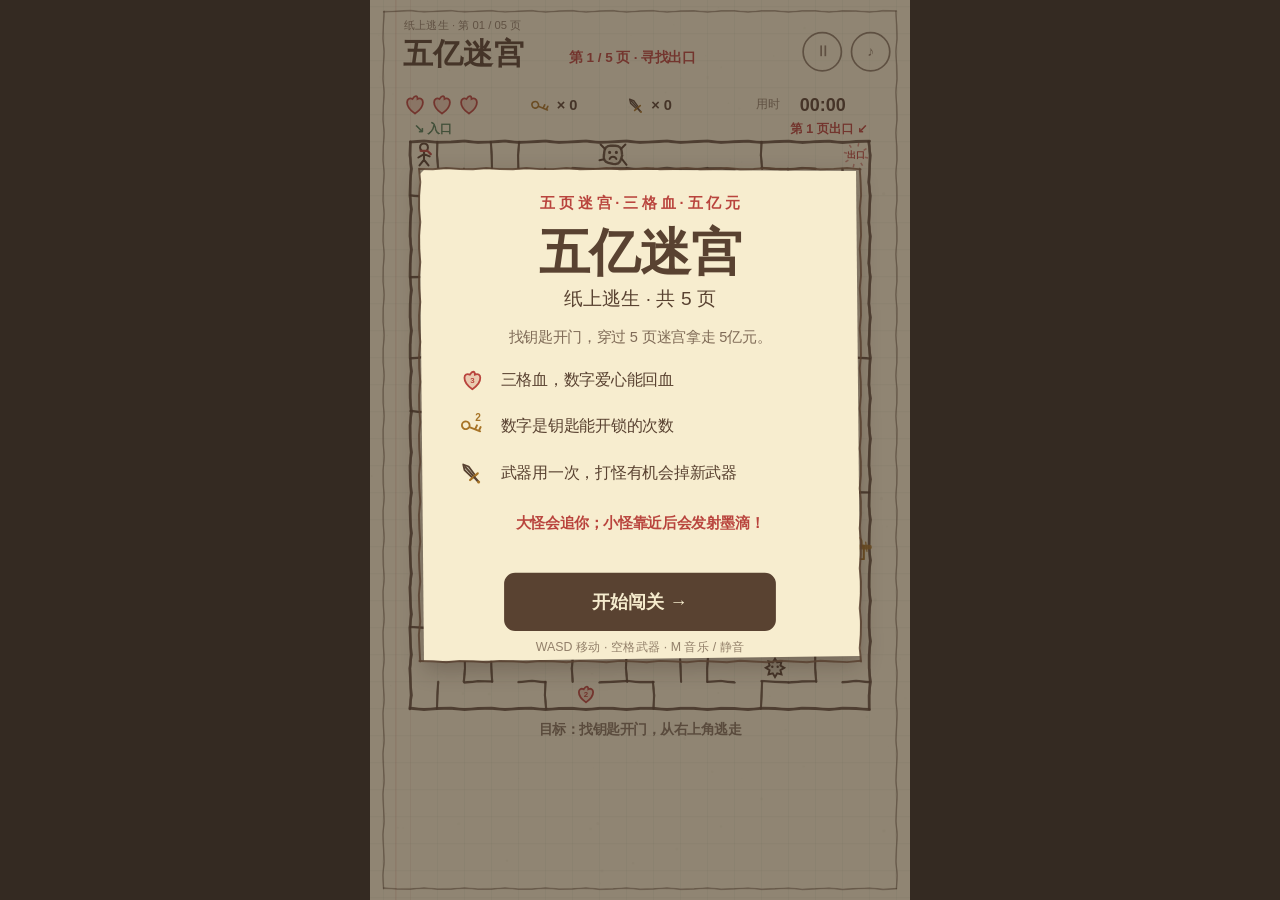
==== commit 315c2b1a: "Fix keyboard focus in arcade player" ====
--- a/maze.html
+++ b/maze.html
@@ -22,7 +22,7 @@
 </style>
 </head>
 <body>
-<canvas id="game" role="img" aria-label="五亿迷宫：五页手绘迷宫，三格血，寻找数字钥匙开门，用一次性武器打败怪物并随机拾取掉落武器，最终取得五亿元。"></canvas>
+<canvas id="game" tabindex="0" role="img" aria-label="五亿迷宫：五页手绘迷宫，三格血，寻找数字钥匙开门，用一次性武器打败怪物并随机拾取掉落武器，最终取得五亿元。"></canvas>
 <p class="sr-only">方向键或 WASD 移动，空格使用武器，P 暂停，R 重开本页，M 切换音乐与音效。触屏可使用方向和武器按钮。</p>
 <noscript>需要启用 JavaScript 才能进入五亿迷宫。</noscript>
 <script>
@@ -95,6 +95,10 @@
     x: ((clientX - r.left) * view.dpr - view.ox) / view.s,
     y: ((clientY - r.top) * view.dpr - view.oy) / view.s
   };
+}
+
+function focusCanvas() {
+  canvas.focus();
 }
 
 /* ------------------------------ 迷宫生成与寻路 ------------------------------ */
@@ -369,6 +373,7 @@
 }
 
 function startGame() {
+  focusCanvas();
   ensureAudio();
   game.page = 0;
   game.totalElapsed = 0;
@@ -381,6 +386,7 @@
 }
 
 function retryPage() {
+  focusCanvas();
   ensureAudio();
   resetRun();
   setState('playing');
@@ -390,6 +396,7 @@
 
 function nextPage() {
   if (game.page >= PAGE_COUNT - 1) { startGame(); return; }
+  focusCanvas();
   ensureAudio();
   game.page++;
   buildLevel(game.page);
@@ -1370,7 +1377,7 @@
 }
 
 canvas.addEventListener('pointerdown', event => {
-  event.preventDefault(); ensureAudio();
+  event.preventDefault(); focusCanvas(); ensureAudio();
   const p = toWorld(event.clientX, event.clientY);
   if (hitCircle(p, MUTE_BUTTON)) { toggleMute(); return; }
   if (game.state === 'title') {
